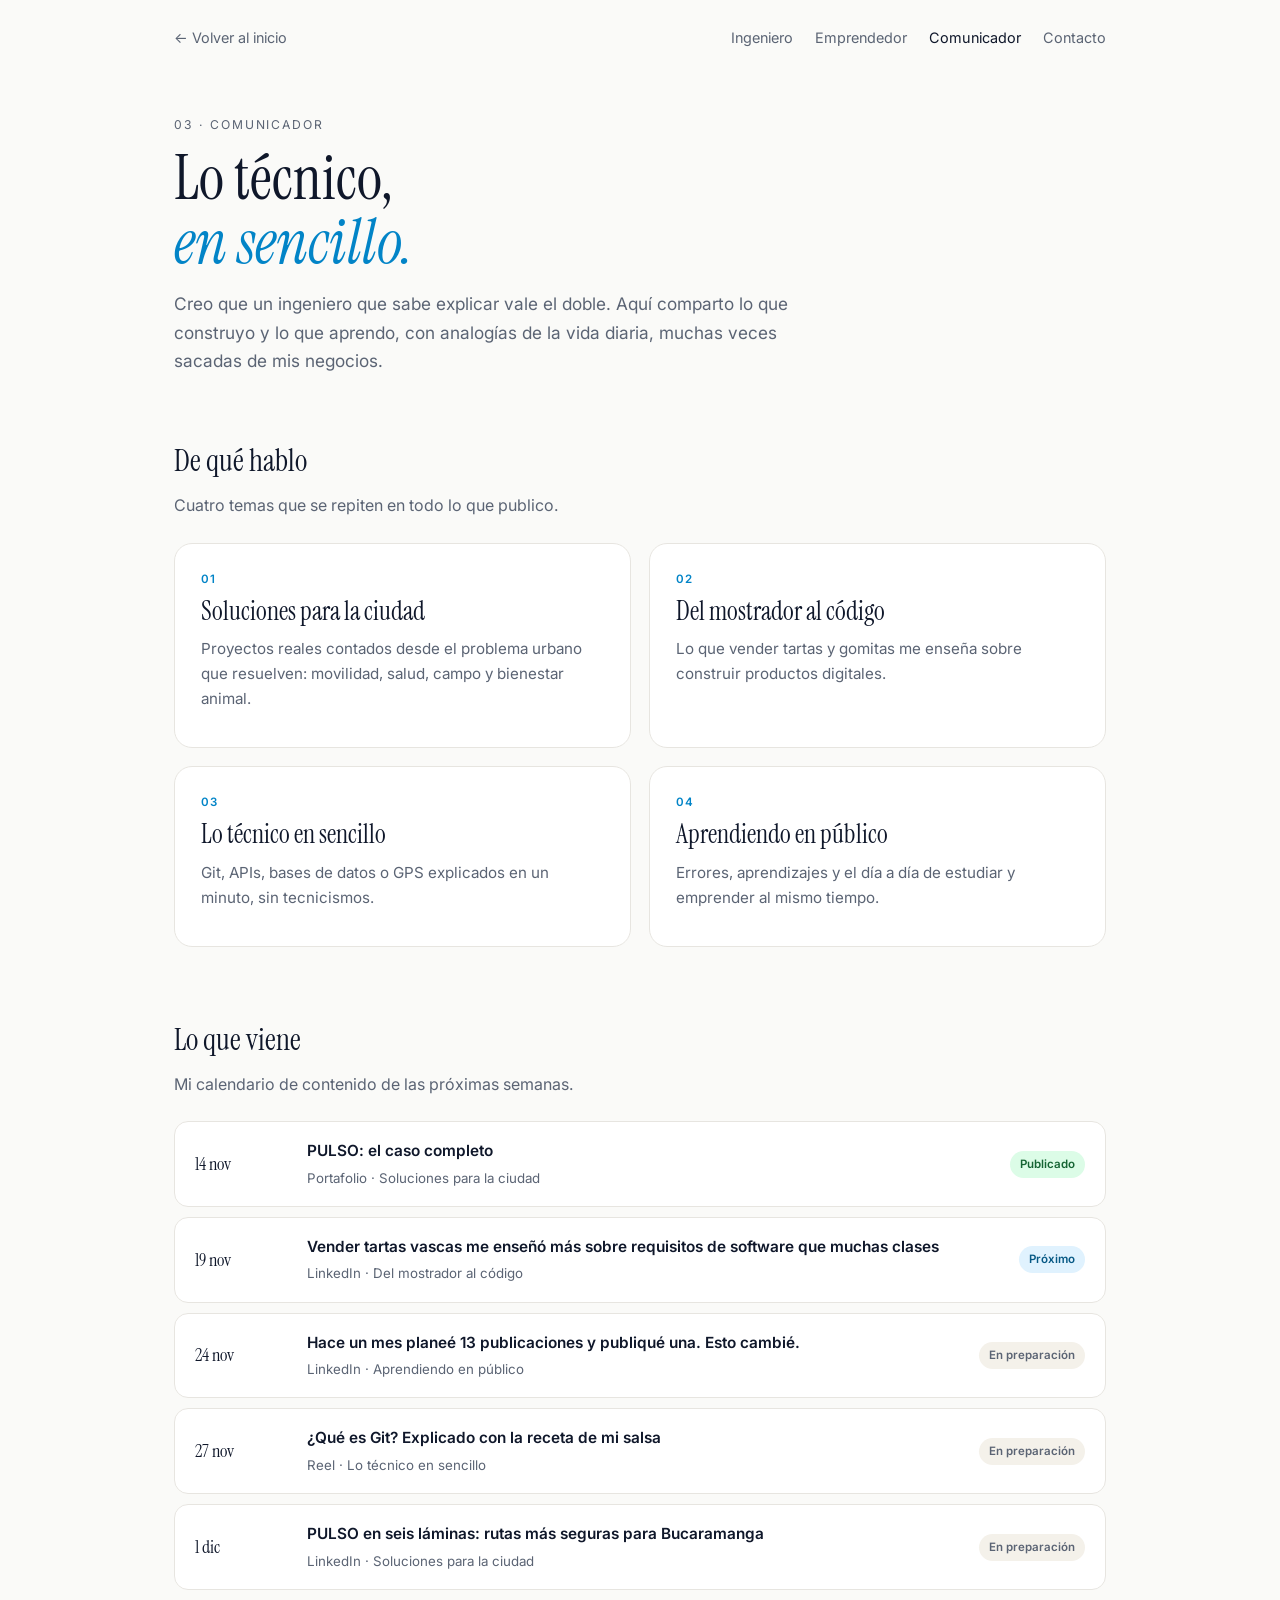
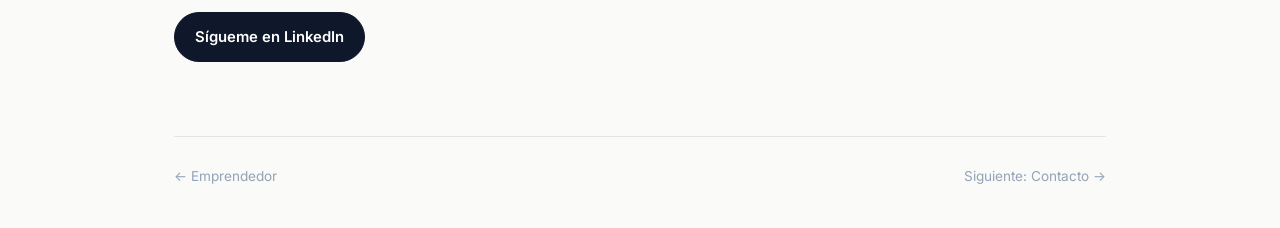
==== comunicador.html @ 1fcb6bbe "Rediseña el portafolio: portada con 4 facetas y páginas de Ingeniero, Emprendedor, Comunicador y Con" ====
<!doctype html>
<html lang="es">
<head>
<meta charset="utf-8">
<meta name="viewport" content="width=device-width, initial-scale=1">
<title>Comunicador · Luis Alejandro Bohórquez</title>
<meta name="description" content="Lo técnico en sencillo: tecnología explicada con ejemplos de la vida diaria.">
<link rel="icon" href="img/favicon.png">
<link rel="preconnect" href="https://fonts.googleapis.com">
<link rel="preconnect" href="https://fonts.gstatic.com" crossorigin>
<link href="https://fonts.googleapis.com/css2?family=Instrument+Serif:ital@0;1&family=Inter:wght@400;500;600&display=swap" rel="stylesheet">
<link rel="stylesheet" href="styles.css">
</head>
<body>

<div class="wrap">
  <header class="top">
    <a href="index.html" class="back">← Volver al inicio</a>
    <nav>
      <a href="ingeniero.html">Ingeniero</a>
      <a href="emprendedor.html">Emprendedor</a>
      <a href="comunicador.html" aria-current="page">Comunicador</a>
      <a href="contacto.html">Contacto</a>
    </nav>
  </header>

  <div class="page-head rise">
    <span class="eyebrow">03 · Comunicador</span>
    <h1>Lo técnico,<br><em>en sencillo.</em></h1>
    <p>Creo que un ingeniero que sabe explicar vale el doble. Aquí comparto lo que construyo y lo que aprendo, con analogías de la vida diaria, muchas veces sacadas de mis negocios.</p>
  </div>

  <section class="rise d2">
    <h2 class="title">De qué hablo</h2>
    <p class="sub">Cuatro temas que se repiten en todo lo que publico.</p>
    <div class="grid">
      <div class="card">
        <span class="kicker">01</span>
        <h3>Soluciones para la ciudad</h3>
        <p>Proyectos reales contados desde el problema urbano que resuelven: movilidad, salud, campo y bienestar animal.</p>
      </div>
      <div class="card">
        <span class="kicker">02</span>
        <h3>Del mostrador al código</h3>
        <p>Lo que vender tartas y gomitas me enseña sobre construir productos digitales.</p>
      </div>
      <div class="card">
        <span class="kicker">03</span>
        <h3>Lo técnico en sencillo</h3>
        <p>Git, APIs, bases de datos o GPS explicados en un minuto, sin tecnicismos.</p>
      </div>
      <div class="card">
        <span class="kicker">04</span>
        <h3>Aprendiendo en público</h3>
        <p>Errores, aprendizajes y el día a día de estudiar y emprender al mismo tiempo.</p>
      </div>
    </div>
  </section>

  <section class="rise d3">
    <h2 class="title">Lo que viene</h2>
    <p class="sub">Mi calendario de contenido de las próximas semanas.</p>
    <div class="agenda">
      <div class="slot">
        <time>14 nov</time>
        <div class="what"><b>PULSO: el caso completo</b><small>Portafolio · Soluciones para la ciudad</small></div>
        <a class="badge done" href="pulso.html">Publicado</a>
      </div>
      <div class="slot">
        <time>19 nov</time>
        <div class="what"><b>Vender tartas vascas me enseñó más sobre requisitos de software que muchas clases</b><small>LinkedIn · Del mostrador al código</small></div>
        <span class="badge">Próximo</span>
      </div>
      <div class="slot">
        <time>24 nov</time>
        <div class="what"><b>Hace un mes planeé 13 publicaciones y publiqué una. Esto cambié.</b><small>LinkedIn · Aprendiendo en público</small></div>
        <span class="badge soon">En preparación</span>
      </div>
      <div class="slot">
        <time>27 nov</time>
        <div class="what"><b>¿Qué es Git? Explicado con la receta de mi salsa</b><small>Reel · Lo técnico en sencillo</small></div>
        <span class="badge soon">En preparación</span>
      </div>
      <div class="slot">
        <time>1 dic</time>
        <div class="what"><b>PULSO en seis láminas: rutas más seguras para Bucaramanga</b><small>LinkedIn · Soluciones para la ciudad</small></div>
        <span class="badge soon">En preparación</span>
      </div>
    </div>
    <div class="btns">
      <a class="btn primary" href="https://www.linkedin.com/in/luis-alejandro-bohorquez-garcia-600184437" target="_blank" rel="noopener">Sígueme en LinkedIn</a>
    </div>
  </section>

  <footer>
    <a href="emprendedor.html">← Emprendedor</a>
    <nav>
      <a href="contacto.html">Siguiente: Contacto →</a>
    </nav>
  </footer>
</div>

</body>
</html>
---- styles.css ----
/* ===== Luis Alejandro Bohórquez · Portafolio ===== */
:root{
  --bg:#FAFAF8;
  --surface:#FFFFFF;
  --ink:#0F172A;
  --muted:#5B6474;
  --soft:#94A3B8;
  --line:#E7E5E0;
  --accent:#0284C7;
  --accent-soft:#E0F2FE;
  --warm:#F4F1EA;
  --radius:18px;
  --serif:"Instrument Serif", Georgia, "Times New Roman", serif;
  --sans:"Inter", system-ui, -apple-system, "Segoe UI", Roboto, sans-serif;
}
*{box-sizing:border-box;margin:0;padding:0}
html{scroll-behavior:smooth}
body{font-family:var(--sans);background:var(--bg);color:var(--ink);line-height:1.65;-webkit-font-smoothing:antialiased}
a{color:inherit;text-decoration:none}
img{max-width:100%;display:block}
.wrap{max-width:980px;margin:0 auto;padding:0 24px}
.narrow{max-width:720px}

/* ---------- Animación de entrada ---------- */
@keyframes rise{from{opacity:0;transform:translateY(14px)}to{opacity:1;transform:none}}
.rise{opacity:0;animation:rise .7s cubic-bezier(.2,.7,.2,1) forwards}
.d1{animation-delay:.05s}.d2{animation-delay:.15s}.d3{animation-delay:.25s}.d4{animation-delay:.35s}.d5{animation-delay:.45s}.d6{animation-delay:.55s}
@media (prefers-reduced-motion:reduce){.rise{animation:none;opacity:1}}

/* ---------- Barra superior ---------- */
.top{display:flex;justify-content:space-between;align-items:center;padding:26px 0}
.brand{font-family:var(--serif);font-size:1.35rem;letter-spacing:.01em}
.brand span{color:var(--accent);font-style:italic}
.top nav{display:flex;gap:22px;font-size:.9rem;color:var(--muted)}
.top nav a:hover,.top nav a[aria-current]{color:var(--ink)}
.back{font-size:.9rem;color:var(--muted)}
.back:hover{color:var(--ink)}

/* ---------- Portada (hub) ---------- */
.hero{text-align:center;padding:48px 0 30px}
.avatar{width:128px;height:128px;border-radius:50%;object-fit:cover;margin:0 auto 26px;box-shadow:0 0 0 6px var(--surface),0 0 0 7px var(--line)}
.eyebrow{display:inline-block;font-size:.76rem;letter-spacing:.16em;text-transform:uppercase;color:var(--muted);margin-bottom:16px}
.hero h1{font-family:var(--serif);font-weight:400;font-size:clamp(2.6rem,7vw,4.6rem);line-height:1.02;letter-spacing:-.01em}
.hero h1 em{color:var(--accent)}
.rule{width:64px;height:2px;background:var(--accent);margin:26px auto;border-radius:2px;transform-origin:left;animation:grow 1s .5s cubic-bezier(.2,.7,.2,1) both}
@keyframes grow{from{transform:scaleX(0)}to{transform:scaleX(1)}}
.tagline{font-size:clamp(1.15rem,2.4vw,1.4rem);font-weight:500;margin-bottom:12px}
.intro{color:var(--muted);max-width:600px;margin:0 auto}

/* ---------- Puertas ---------- */
.doors{display:grid;grid-template-columns:repeat(2,1fr);gap:18px;padding:40px 0 70px}
.door{position:relative;background:var(--surface);border:1px solid var(--line);border-radius:var(--radius);padding:28px 28px 24px;display:flex;flex-direction:column;min-height:220px;transition:transform .25s ease,box-shadow .25s ease,border-color .25s ease}
.door:hover{transform:translateY(-4px);box-shadow:0 18px 40px -22px rgba(15,23,42,.35);border-color:#D6D3CC}
.door .num{font-family:var(--serif);font-size:1rem;color:var(--soft)}
.door .icon{font-size:1.7rem;margin:10px 0 8px}
.door h2{font-family:var(--serif);font-weight:400;font-size:1.9rem;line-height:1.1;margin-bottom:8px}
.door p{color:var(--muted);font-size:.95rem}
.door .go{margin-top:auto;padding-top:18px;font-size:.9rem;font-weight:600;color:var(--accent);display:flex;align-items:center;gap:6px}
.door .go i{font-style:normal;transition:transform .25s}
.door:hover .go i{transform:translateX(4px)}

/* ---------- Páginas internas ---------- */
.page-head{padding:34px 0 26px}
.page-head .eyebrow{margin-bottom:12px}
.page-head h1{font-family:var(--serif);font-weight:400;font-size:clamp(2.4rem,6vw,3.8rem);line-height:1.05}
.page-head h1 em{color:var(--accent)}
.page-head p{color:var(--muted);font-size:1.08rem;max-width:660px;margin-top:16px}
section{padding:34px 0}
h2.title{font-family:var(--serif);font-weight:400;font-size:1.9rem;margin-bottom:6px}
.sub{color:var(--muted);margin-bottom:24px;max-width:640px}
hr.soft{border:0;border-top:1px solid var(--line);margin:8px 0}

/* Tarjetas */
.grid{display:grid;grid-template-columns:repeat(2,1fr);gap:18px}
.card{background:var(--surface);border:1px solid var(--line);border-radius:var(--radius);padding:26px;display:flex;flex-direction:column}
.card.featured{grid-column:1/-1;background:linear-gradient(135deg,#fff 0%,var(--accent-soft) 140%)}
.card .kicker{font-size:.72rem;letter-spacing:.12em;text-transform:uppercase;color:var(--accent);font-weight:600}
.card h3{font-family:var(--serif);font-weight:400;font-size:1.6rem;line-height:1.15;margin:8px 0 10px}
.card p{color:var(--muted);font-size:.95rem;margin-bottom:10px}
.card p b{color:var(--ink);font-weight:600}
.card .links{margin-top:auto;padding-top:14px;display:flex;flex-wrap:wrap;gap:18px;font-size:.9rem;font-weight:600}
.card .links a{color:var(--accent)}
.card .links a:hover{text-decoration:underline}
.chips{display:flex;flex-wrap:wrap;gap:7px;margin:6px 0 4px}
.chip{font-size:.78rem;background:var(--warm);color:var(--ink);padding:5px 11px;border-radius:999px}
.stats{display:flex;gap:28px;flex-wrap:wrap;margin:6px 0 10px}
.stats div b{display:block;font-family:var(--serif);font-weight:400;font-size:2rem;line-height:1;color:var(--ink)}
.stats div small{color:var(--muted);font-size:.8rem}

/* Lecciones / pilares */
.list{display:grid;gap:14px}
.item{display:grid;grid-template-columns:54px 1fr;gap:14px;padding:20px 0;border-top:1px solid var(--line)}
.item:last-child{border-bottom:1px solid var(--line)}
.item .n{font-family:var(--serif);font-size:1.8rem;color:var(--accent);line-height:1}
.item h3{font-size:1.02rem;font-weight:600;margin-bottom:4px}
.item p{color:var(--muted);font-size:.95rem}

/* Nota / IA */
.note{background:var(--warm);border-radius:var(--radius);padding:24px 26px}
.note h3{font-size:1.02rem;font-weight:600;margin-bottom:6px}
.note p{color:var(--muted);font-size:.95rem}

/* Agenda de contenido */
.agenda{display:grid;gap:10px}
.slot{display:grid;grid-template-columns:96px 1fr auto;gap:16px;align-items:center;background:var(--surface);border:1px solid var(--line);border-radius:14px;padding:16px 20px}
.slot time{font-family:var(--serif);font-size:1.15rem}
.slot .what b{display:block;font-weight:600;font-size:.96rem}
.slot .what small{color:var(--muted)}
.badge{font-size:.72rem;font-weight:600;padding:4px 10px;border-radius:999px;background:var(--accent-soft);color:#075985;white-space:nowrap}
.badge.done{background:#DCFCE7;color:#166534}
.badge.soon{background:var(--warm);color:var(--muted)}

/* Botones */
.btns{display:flex;flex-wrap:wrap;gap:12px;margin-top:22px}
.btn{display:inline-flex;align-items:center;gap:8px;padding:12px 20px;border-radius:999px;font-weight:600;font-size:.93rem;border:1px solid var(--line);background:var(--surface);transition:background .2s,border-color .2s}
.btn:hover{border-color:var(--ink)}
.btn.primary{background:var(--ink);color:#fff;border-color:var(--ink)}
.btn.primary:hover{background:#1E293B}

/* Contacto */
.mail{font-family:var(--serif);font-size:clamp(1.8rem,5vw,3rem);line-height:1.1;border-bottom:2px solid var(--accent);display:inline-block;margin:10px 0 6px;word-break:break-all}
.mail:hover{color:var(--accent)}

/* Caso de estudio */
.case h2{font-family:var(--serif);font-weight:400;font-size:1.7rem;margin:38px 0 10px}
.case h2:first-child{margin-top:0}
.case p{margin-bottom:14px;color:#334155}
.case ul{margin:4px 0 16px 20px;color:#334155}
.case li{margin-bottom:8px}
.case code{font-size:.88em;background:var(--warm);padding:1px 6px;border-radius:6px}

/* Pie */
footer{border-top:1px solid var(--line);margin-top:40px;padding:28px 0 40px;display:flex;justify-content:space-between;flex-wrap:wrap;gap:12px;color:var(--soft);font-size:.85rem}
footer nav{display:flex;gap:18px}
footer a:hover{color:var(--ink)}

/* ---------- Responsive ---------- */
@media (max-width:760px){
  .doors,.grid{grid-template-columns:1fr}
  .top nav{display:none}
  .hero{padding-top:24px}
  .door{min-height:0}
  .slot{grid-template-columns:1fr;gap:6px}
}
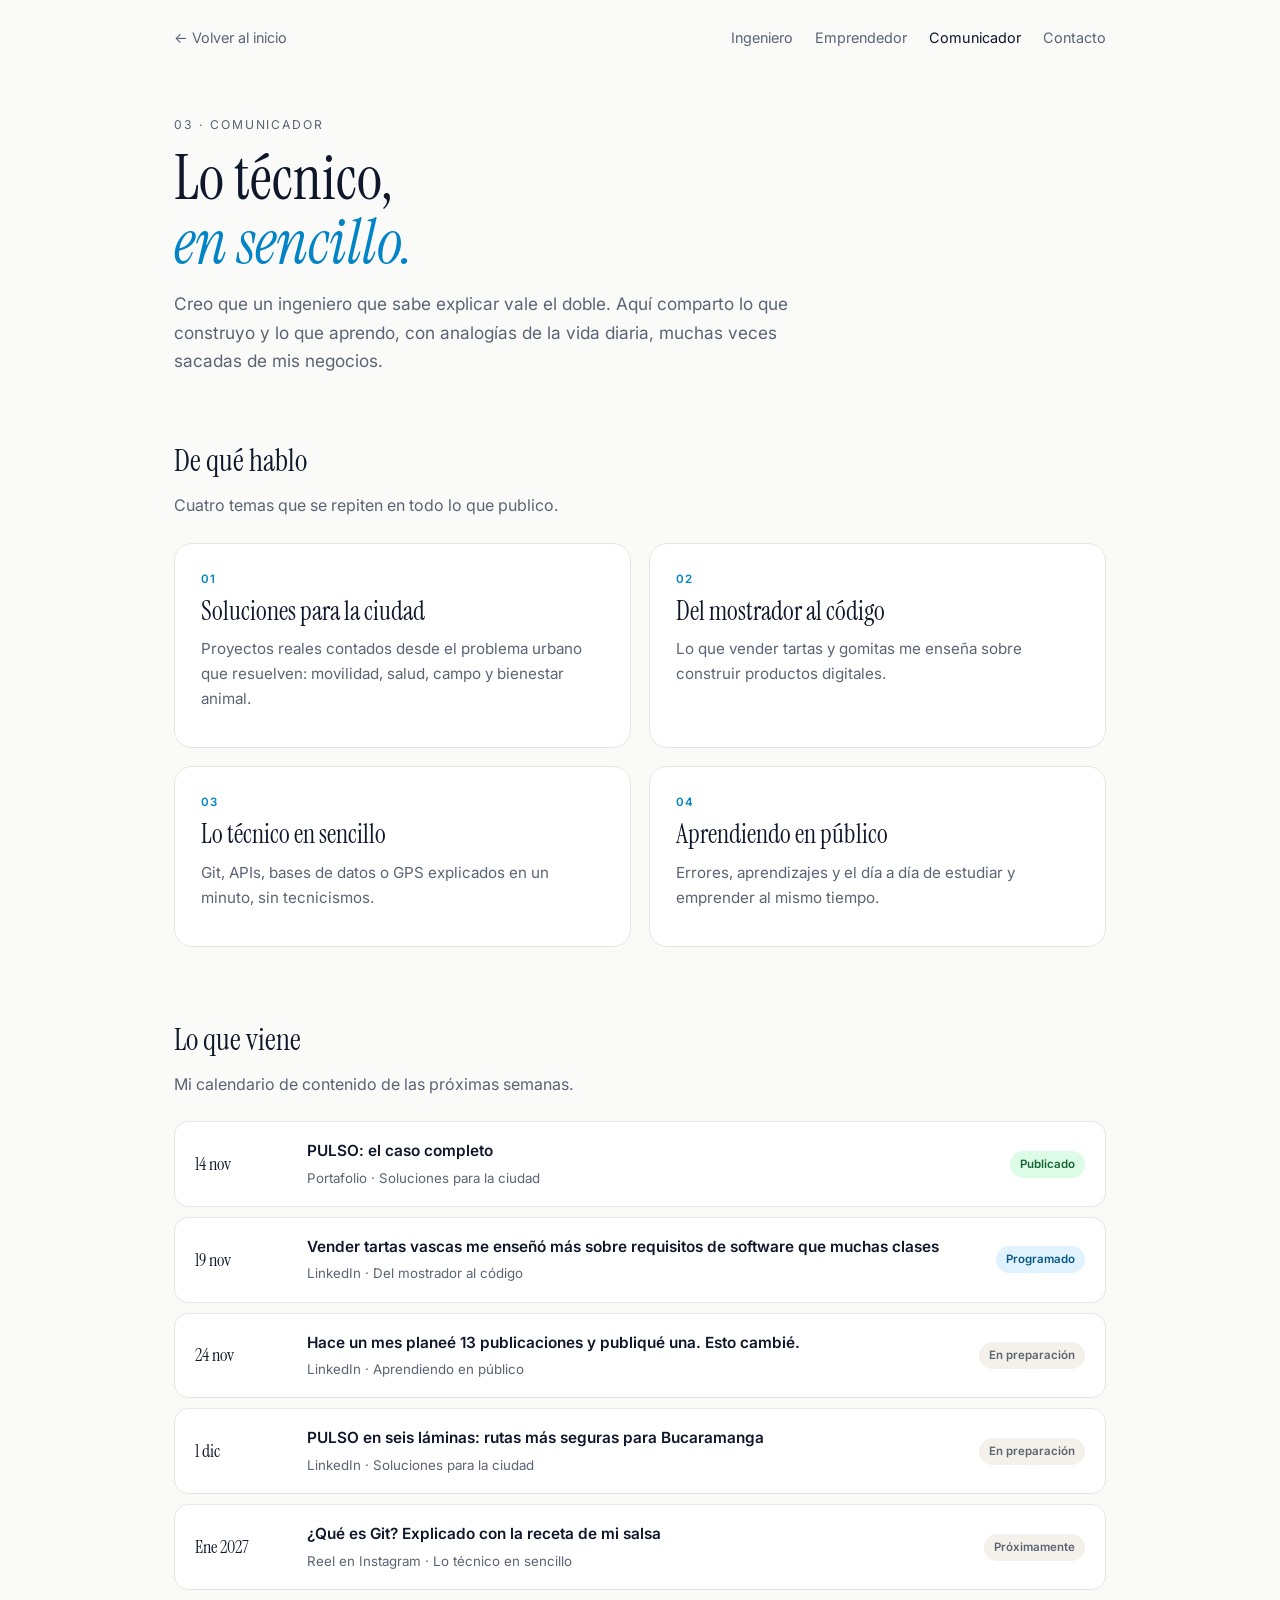
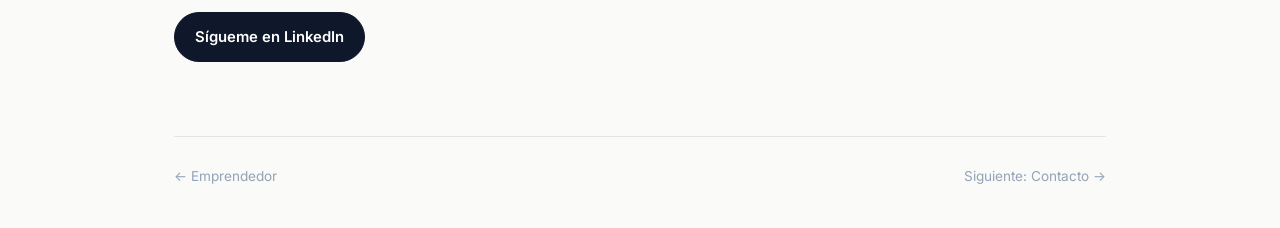
==== commit c93f7b08: "Actualiza la agenda de contenido: post programado e Instagram en enero Co-Authored-By: Claude Opus 5" ====
--- a/comunicador.html
+++ b/comunicador.html
@@ -69,7 +69,7 @@
       <div class="slot">
         <time>19 nov</time>
         <div class="what"><b>Vender tartas vascas me enseñó más sobre requisitos de software que muchas clases</b><small>LinkedIn · Del mostrador al código</small></div>
-        <span class="badge">Próximo</span>
+        <span class="badge">Programado</span>
       </div>
       <div class="slot">
         <time>24 nov</time>
@@ -77,14 +77,14 @@
         <span class="badge soon">En preparación</span>
       </div>
       <div class="slot">
-        <time>27 nov</time>
-        <div class="what"><b>¿Qué es Git? Explicado con la receta de mi salsa</b><small>Reel · Lo técnico en sencillo</small></div>
+        <time>1 dic</time>
+        <div class="what"><b>PULSO en seis láminas: rutas más seguras para Bucaramanga</b><small>LinkedIn · Soluciones para la ciudad</small></div>
         <span class="badge soon">En preparación</span>
       </div>
       <div class="slot">
-        <time>1 dic</time>
-        <div class="what"><b>PULSO en seis láminas: rutas más seguras para Bucaramanga</b><small>LinkedIn · Soluciones para la ciudad</small></div>
-        <span class="badge soon">En preparación</span>
+        <time>Ene 2027</time>
+        <div class="what"><b>¿Qué es Git? Explicado con la receta de mi salsa</b><small>Reel en Instagram · Lo técnico en sencillo</small></div>
+        <span class="badge soon">Próximamente</span>
       </div>
     </div>
     <div class="btns">
